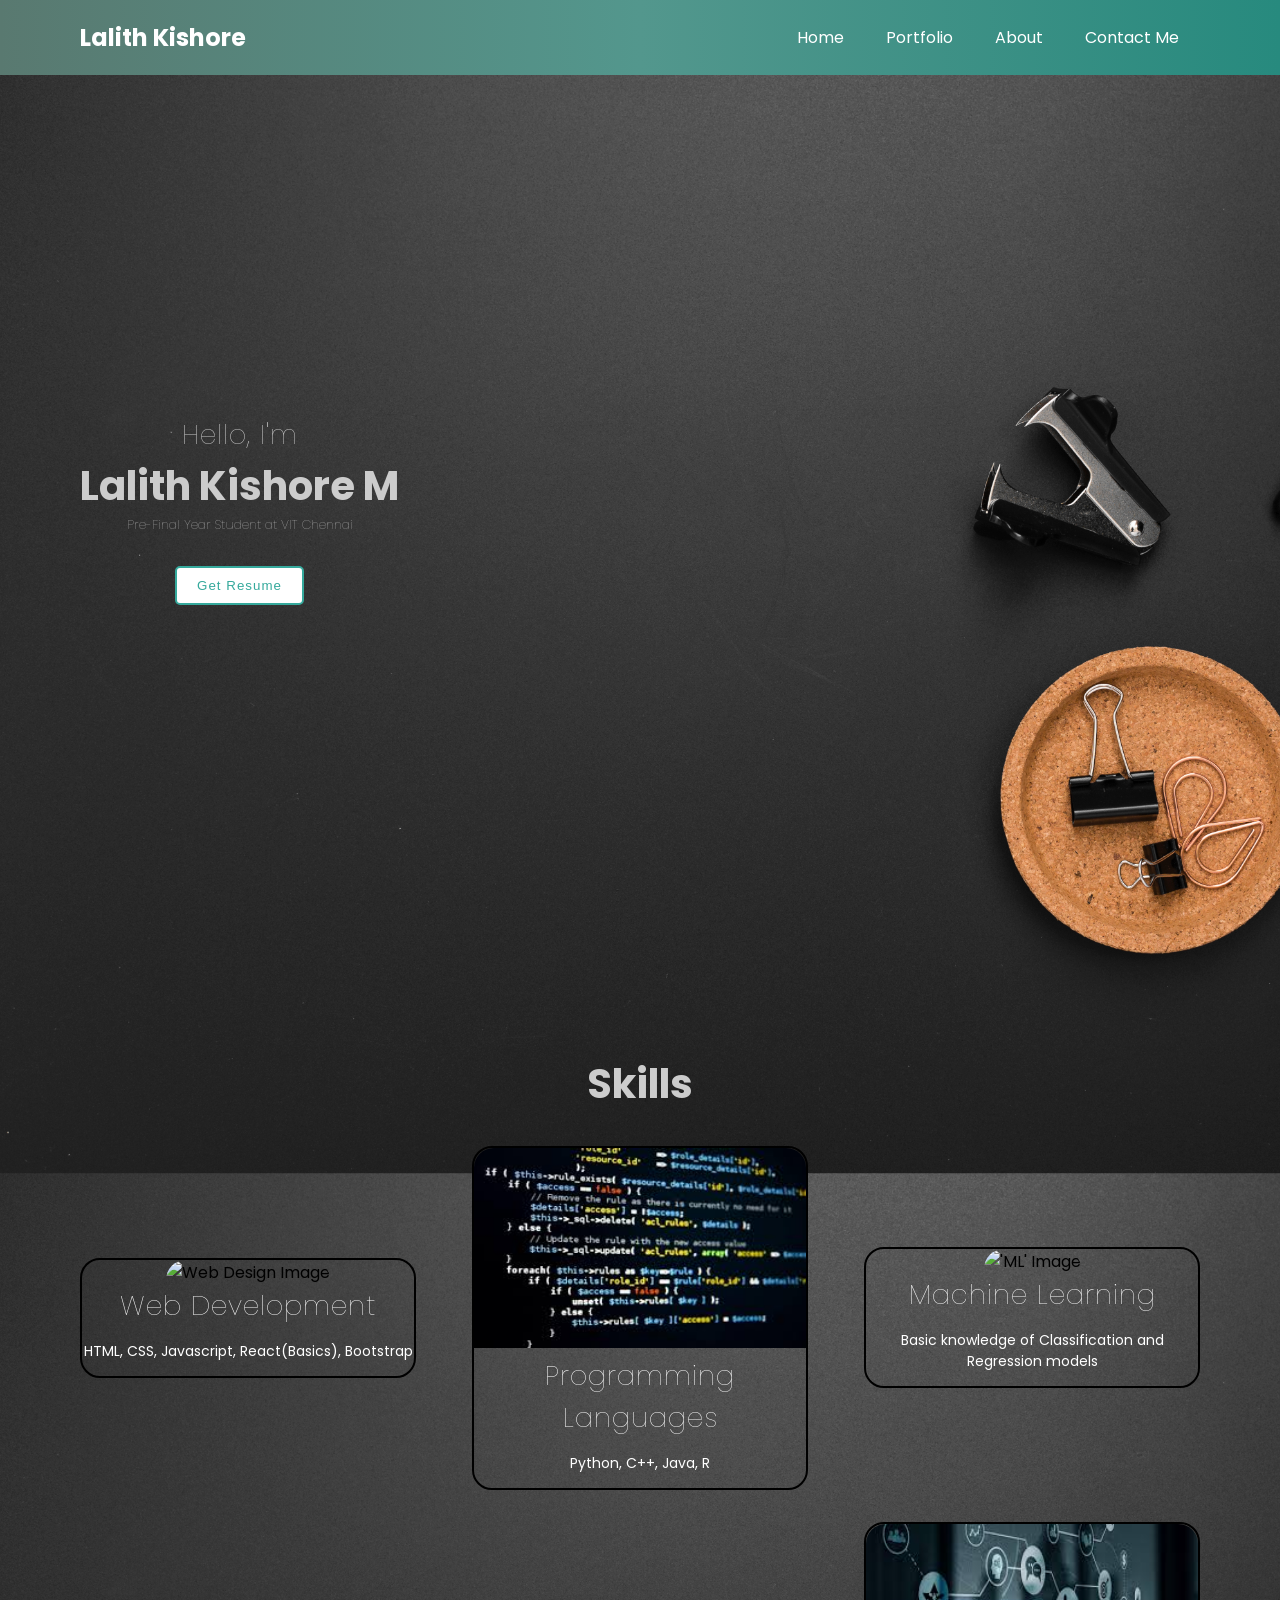
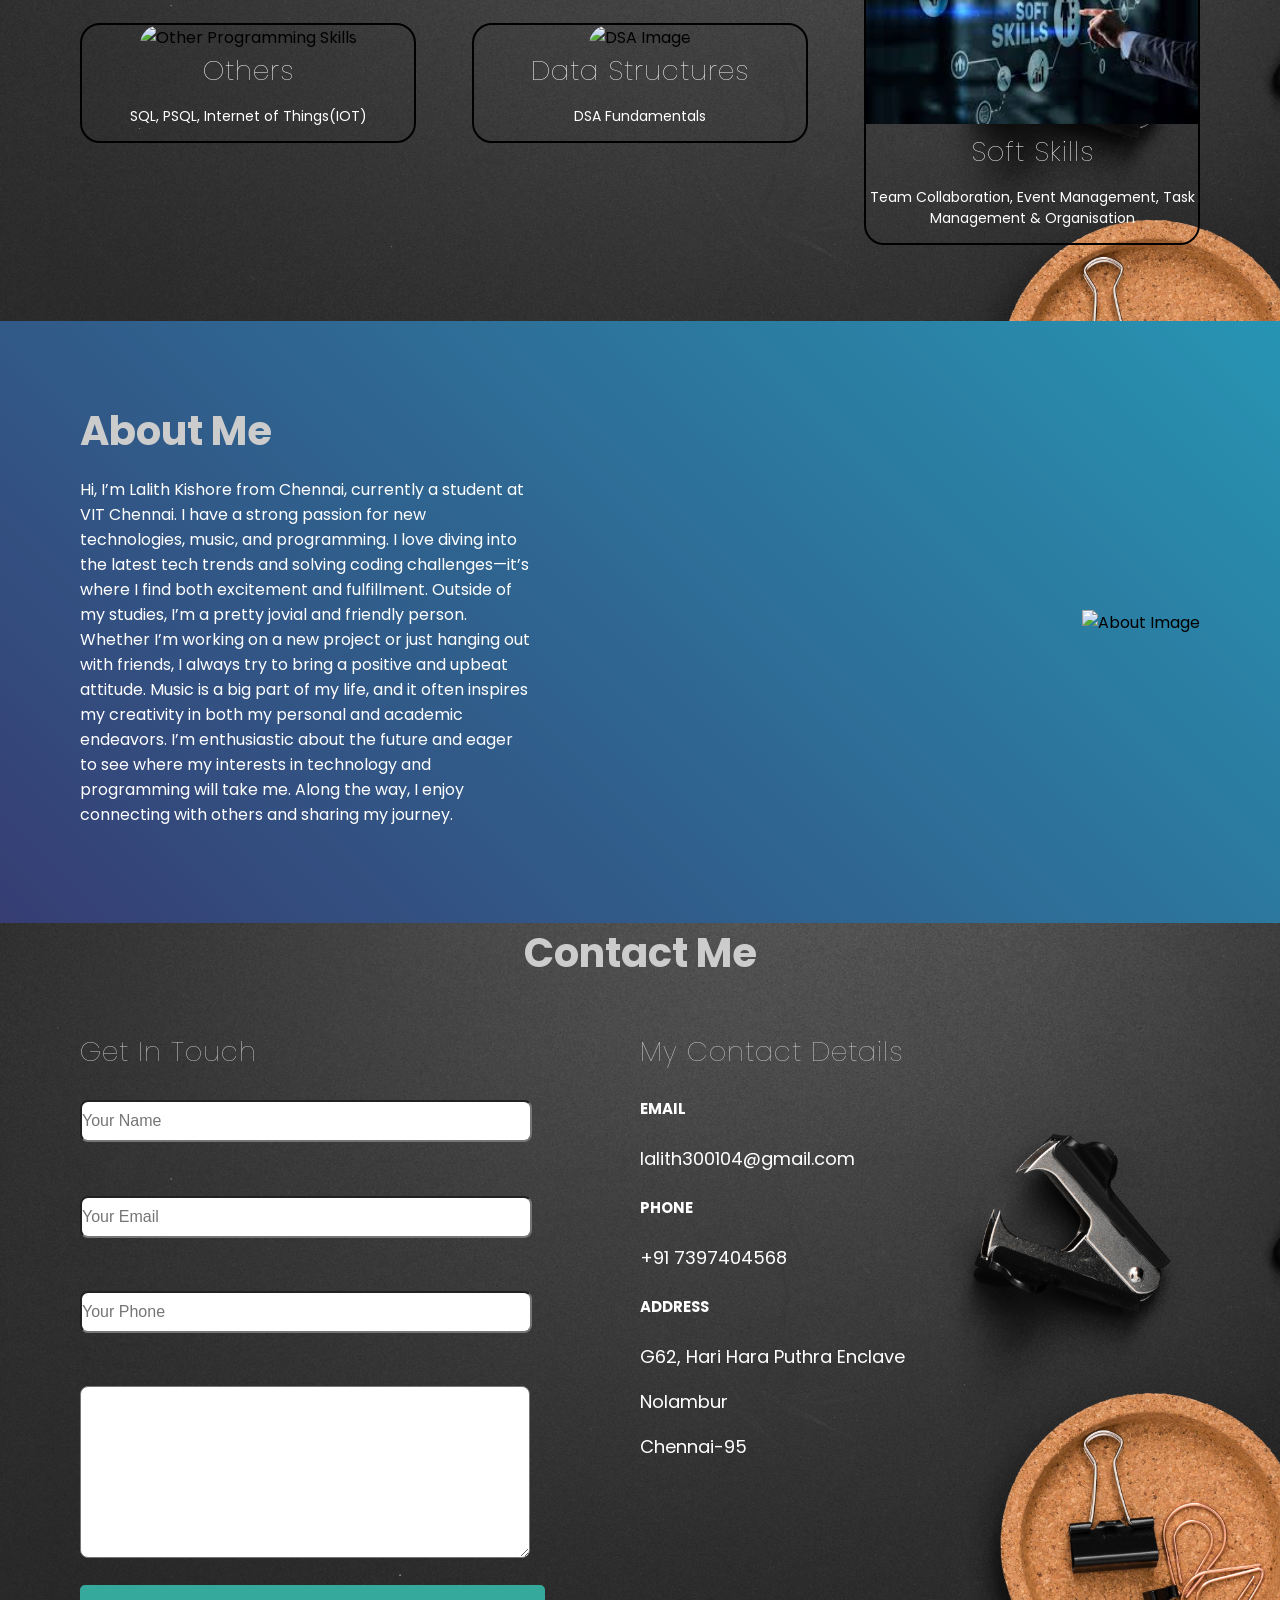
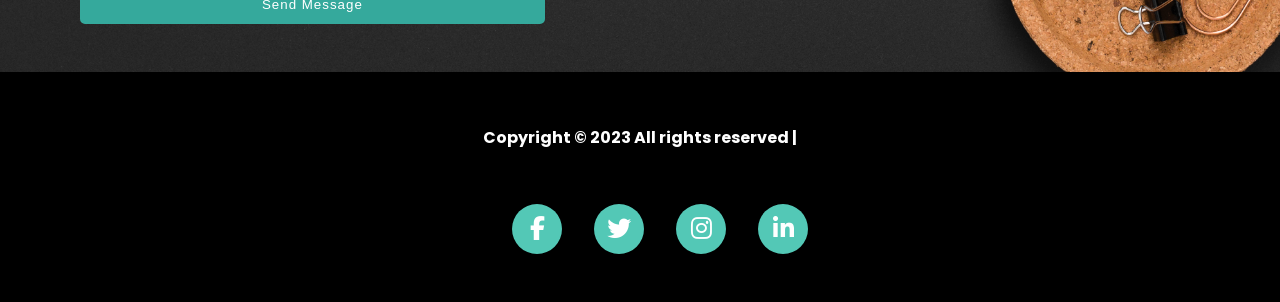
==== index.html @ a961f675 "Your descriptive commit message" ====
<!DOCTYPE html>
<html lang="en">

<head>
    <meta charset="UTF-8">
    <meta name="viewport" 
          content="width=device-width, initial-scale=1.0">
    <title>My Portfolio</title>
    <link rel="stylesheet" 
          href=
"https://cdnjs.cloudflare.com/ajax/libs/font-awesome/6.4.2/css/all.min.css"
          integrity=
"sha512-z3gLpd7yknf1YoNbCzqRKc4qyor8gaKU1qmn+CShxbuBusANI9QpRohGBreCFkKxLhei6S9CQXFEbbKuqLg0DA=="
             crossorigin="anonymous" referrerpolicy="no-referrer" />
    <link rel="stylesheet" href="style.css">
    <link rel="stylesheet" href="responsive.css">
</head>

<body>
    <!-- Navbar header section -->
    <header class="header">
        <nav class="navbar">
            <div class="logo">
                <h2 class="logo-heading">Lalith Kishore</h2>
            </div>
            <div class="menu">
                <ul class="menu-list">
                    <li class="menu-list-items">
                        <a class="links" href="#home">
                              Home
                          </a>
                    </li>
                    <li class="menu-list-items">
                        <a class="links" href="#portfolio">
                              Portfolio
                          </a>
                    </li>
                    <li class="menu-list-items">
                        <a class="links" href="#about">
                              About
                          </a>
                    </li>
                    <li class="menu-list-items">
                        <a class="links" href="#contact">
                              Contact Me
                          </a>
                    </li>
                </ul>
            </div>
        </nav>
    </header>

    <!-- Main hero banner -->
    <section id="home" class="hero">
        <div class="intro">
            <div class="headings">
                <h3 class="greet-heading">Hello, I'm</h3>
                <h1 class="my-heading">Lalith Kishore M</h1>
                <h4 class="sub-heading">
                    Pre-Final Year Student at VIT Chennai
                </h4>
            </div>
            <div class="intro-buttons">
                <button class="btn ghost-btn">Get Resume</button>
            </div>
        </div>
    </section>

    <!-- Portfolio Section -->
    <section class="portfolio" id="portfolio">
        <div class="portfolio-heading">
            <h1 class="my-heading text-center">Skills</h1>
        </div>
        <div class="portfolio-content">
            <div class="my-row">
                <div class="my-col">
                    <div class="my-card port-card">
                        <div class="image">
                            <img src="https://public-media.interaction-design.org/images/course/poster/td-web-design.1696329471.jpg?tr=w-1127" 
                                 alt="Web Design Image">
                        </div>
                        <h3 class="greet-heading white-text">Web Development</h3>
                        <p class="small-para white-text">HTML, CSS, Javascript, React(Basics), Bootstrap</p>
                    </div>
                </div>
                <div class="my-col">
                    <div class="my-card port-card">
                        <div class="image">
                            <img src="[data-uri]" 
                                 alt="Programming Languages images">
                        </div>
                        <h3 class="greet-heading white-text">
                              Programming Languages
                          </h3>
                        <p class="small-para white-text">Python, C++, Java, R</p>
                    </div>
                </div>
                <div class="my-col">
                    <div class="my-card port-card">
                        <div class="image">
                            <img src="https://encrypted-tbn0.gstatic.com/images?q=tbn:ANd9GcRDnGBSycF1Af5dMVgka1cTFUWjP_oSc3SBHw&s" alt="'ML' Image">
                        </div>
                        <h3 class="greet-heading white-text">Machine Learning</h3>
                        <p class="small-para white-text">Basic knowledge of Classification and Regression models</p>
                    </div>
                </div>
            </div>
            <div class="my-row">
                <div class="my-col">
                    <div class="my-card port-card">
                        <div class="image">
                            <img src="https://plopdo.com/wp-content/uploads/2021/10/What-is-back-end-development-2.jpg" 
                                 alt="Other Programming Skills">
                        </div>
                        <h3 class="greet-heading white-text">
                              Others
                          </h3>
                        <p class="small-para white-text">SQL, PSQL, Internet of Things(IOT)</p>
                    </div>
                </div>
                <div class="my-col">
                    <div class="my-card port-card">
                        <div class="image">
                            <img src="https://encrypted-tbn0.gstatic.com/images?q=tbn:ANd9GcSvLbH6_LOVKKoFEI1T06alVq9UDilSVSfhUw&s" 
                                 alt="DSA Image">
                        </div>
                        <h3 class="greet-heading white-text">
                              Data Structures 
                          </h3>
                        <p class="small-para white-text">
                              DSA Fundamentals
                          </p>
                    </div>
                </div>
                <div class="my-col">
                    <div class="my-card port-card">
                        <div class="image">
                            <img src="[data-uri]" 
                                 alt="Soft Skills Image">
                        </div>
                        <h3 class="greet-heading white-text">
                              Soft Skills
                          </h3>
                        <p class="small-para white-text">Team Collaboration, Event Management,           Task Management & Organisation</p>
                    </div>
                </div>
            </div>
        </div>
    </section>

    <!-- About Section -->
    <section id="about" class="about">
        <div class="about-text">
            <h1 class="my-heading">About Me</h1>
            <p class="lead-para">
                Hi, I’m Lalith Kishore from Chennai, currently a student at VIT Chennai. I have a strong passion for new technologies, music, and programming. I love diving into the latest tech trends and solving coding challenges—it’s where I find both excitement and fulfillment.

                Outside of my studies, I’m a pretty jovial and friendly person. Whether I’m working on a new project or just hanging out with friends, I always try to bring a positive and upbeat attitude. Music is a big part of my life, and it often inspires my creativity in both my personal and academic endeavors.
                
                I’m enthusiastic about the future and eager to see where my interests in technology and programming will take me. Along the way, I enjoy connecting with others and sharing my journey.
            </p>
            
        </div>
        <div class="about-image">
            <img src="./Images/heroImg2.avif" alt="About Image">
        </div>
    </section>

    

    <!-- Contact me section -->
    <section class="contact" id="contact">
        <div class="contact-heading">
            <h1 class="my-heading text-center">Contact Me</h1>
        </div>
        <div class="contact-content">
            <div class="contact-form-container">
                <h1 class="greet-heading">Get In Touch</h1>
                <form class="contact-form">
                    <input class="form-controls" type="text" 
                           placeholder="Your Name">
                    <input class="form-controls" type="text" 
                           placeholder="Your Email">
                    <input class="form-controls" type="text" 
                           placeholder="Your Phone">
                    <textarea class="form-controls" 
                              placeholder="Write your message" 
                              name="message" id="" cols="30"
                              rows="10">
                      </textarea>
                    <input class="form-btn btn common-btn" 
                           type="submit" value="Send Message">
                </form>
            </div>
            <div class="contact-details">
                <h1 class="greet-heading">My Contact Details</h1>
                <div class="details">
                    <h5 class="contact-heading">EMAIL</h5>
                    <p class="contact-text">lalith300104@gmail.com</p>
                </div>
                <div class="details">
                    <h5 class="contact-heading">PHONE</h5>
                    <p class="contact-text">+91 7397404568</p>
                </div>
                
                <div class="details">
                    <h5 class="contact-heading">ADDRESS</h5>
                    <p class="contact-text">G62, Hari Hara Puthra Enclave </p>
                    <p>Nolambur</p>
                    <p>Chennai-95 </p>
                </div>
            </div>
        </div>
    </section>

    <!-- Footer section -->
    <footer class="footer">
        <div class="footer-content text-center">
            <h4>
                Copyright © 2023 All rights reserved |
            </h4>
            <div class="social-links">
                <div class="footer-menu">
                    <ul class="footer-menu-list">
                        <li class="footer-list-items">
                            <a class="footer-links" href="#">
                                <i class="fab fa-facebook-f"></i>
                            </a>
                        </li>
                        <li class="footer-list-items">
                            <a class="footer-links" href="#">
                                <i class="fab fa-twitter"></i>
                            </a>
                        </li>
                        <li class="footer-list-items">
                            <a class="footer-links" href="#">
                                <i class="fab fa-instagram"></i>
                            </a>
                        </li>
                        <li class="footer-list-items">
                            <a class="footer-links" href="#">
                                <i class="fab fa-linkedin-in"></i>
                            </a>
                        </li>
                    </ul>
                </div>
            </div>
        </div>
    </footer>

 
</body>

</html>
---- style.css ----
/* Styles defined for the desktop or the bigger screen devices*/
@import url('https://fonts.googleapis.com/css2?family=Poppins&display=swap');

body {
    margin: 0;
    padding: 0;
    box-sizing: border-box;
    font-family: 'Poppins', sans-serif;
    background-image: url("./img.jpg");
    background-size: 1760px;

}

/* Header Navbar Styles */
.navbar {
    display: flex;
    align-items: center;
    justify-content: space-between;
    position: fixed;
    top: 0;
    width: 100%;
    background-image: linear-gradient(90deg, #597970, #53978d, #278a7e);
    background-color: transparent;
}

.logo {
    padding: 0 5rem;
}

.logo .logo-heading {
    color: #fff;
}

.menu {
    padding: 0 5rem;
}

.hamburger {
    display: none;
    color: #fff;
    font-size: 25px;
}

.cross-icon {
    display: none;
}

.menu .menu-list {
    display: flex;
    list-style: none;
}

.menu-list .menu-list-items {
    padding: 0.5rem 1rem;
}

@media screen and (min-width: 856px) and (max-width: 1024px) {
    .menu-list .menu-list-items {
        padding: 0.5rem 0.3rem;
    }
}

/* Main Hero Section Styles */
.hero {
    background-image: url('./Images/heroImg3.avif');
    background-repeat: no-repeat;
    background-size: 100% 100%;
    width: 100%;
    height: 100vh;
    display: flex;
    align-items: center;
    justify-content: start;
    margin: 4.8rem 0;
    margin-bottom: 4px;
}

.hero .intro {
    text-align: center;
    margin: 0 5rem;
    margin-bottom: 2px;
}

.hero .intro-buttons {
    margin: 2rem 0;
    display: flex;
    align-items: center;
    justify-content: space-evenly;
}

/* About section styles */
.about {
    display: flex;
    align-items: center;
    background-image: linear-gradient(45deg, #363D73, #2794B3);
    justify-content: space-between;
    width: 100%;
}

.about .about-text {
    width: 450px;
    color: #fff;
    padding: 5rem 1rem 5rem 5rem;
}

.about .about-image img {
    height: 400px;
    width: 450px;
    padding: 5rem 5rem 5rem 1rem;
}

/* Portfolio section styles */
.portfolio {
    margin: 4.8rem 0;
    padding: 0 5rem;
}

.port-card {
    padding: 0 !important;
    background: none !important;
    border: 2px solid #000;
}

.port-card .image {
    width: 100%;
}

.port-card .image img {
    height: 200px;
    width: 100%;
    border-top-right-radius: 20px;
    border-top-left-radius: 20px;
}

/* Services section styles */
.services {
    display: flex;
    align-items: center;
    justify-content: center;
    flex-direction: column;
    margin: 4.8rem 0;
    padding: 0 5rem;
}

.my-row {
    display: flex;
    align-items: center;
    justify-content: space-between;
    margin: 2rem 0;
}

.my-row .my-col {
    text-align: center;
    width: 30%;
}

.my-card {
    text-align: center;
    display: flex;
    flex-direction: column;
    align-items: center;
    justify-content: center;
    border-radius: 20px;
    background-image: linear-gradient(#74D7BB, #53C8B6, #35A99C);
    padding: 1rem;
}

.icon {
    height: 100px;
    width: 100px;
    border-radius: 50%;
    background-color: #363D73;
    display: flex;
    align-items: center;
    justify-content: center;
}

.icon svg {
    font-size: 30px;
    color: #fff;
}

/* Contact section styles */
.contact {
    padding: 0 5rem;
}

.contact-content {
    display: flex;
    margin: 3rem 0;
    justify-content: space-between;
}

.contact-form-container {
    width: 50%;
}

.contact-form {
    display: flex;
    flex-direction: column;
}

.contact-form .form-controls {
    width: 80%;
    padding: 10px 0;
    margin: 1.67rem 0;
}

.contact-form .form-btn {
    width: 83%;
}

.contact-details {
    width: 50%;
    font-size: large;
    color: #fff;
}

/* Footer Styles */
.footer {
    background-color: #000;
    color: #fff;
    padding: 2rem;
}

.footer-list-items {
    display: flex;
    align-items: center;
    justify-content: center;
    height: 50px;
    width: 50px;
    margin: 1rem 1rem 0 1rem;
    border-radius: 50%;
    background-color: #53C8B6;
}

.footer-links {
    font-size: 24px;
    color: #fff;
    text-decoration: none;
}

.social-links {
    display: flex;
    align-items: center;
    justify-content: center;
}

.footer-menu {
    padding: 0 5rem;
}

.footer-menu .footer-menu-list {
    display: flex;
    list-style: none;
}






/* utility classes */
.greet-heading {
    font-size: 1.7rem;
    font-weight: lighter;
    color: #ccc;
    margin: 0;
    letter-spacing: 1px;
}

.my-heading {
    font-size: 2.5rem;
    margin: 0;
    color: #ccc;
}

.sub-heading {
    margin: 0;
    font-size: 0.8rem;
    color: #ccc;
    font-weight: lighter;
}

.links:hover {
    border-bottom: 2px solid #fff;
}

.links {
    border-bottom: 2px solid transparent;
    transition: all 0.25s;
    padding: 5px;
    text-decoration: none;
    color: #fff;
}

.btn {
    padding: 10px 20px;
    border-radius: 5px;
    cursor: pointer;
    letter-spacing: 1px;
    border: none;
}

.common-btn {
    background-color: #35A99C;
    color: #fff;
    border: 2px solid #35A99C;
    transition: all 0.25s;
}

.common-btn:hover {
    background-color: #fff;
    color: #35A99C;
    border: 2px solid #35A99C;
    outline: none;
}

.ghost-btn {
    background-color: #fff;
    color: #35A99C;
    border: 2px solid #35A99C;
    outline: none;
}

.ghost-btn:hover {
    background-color: #35A99C;
    color: #fff;
    transition: all 0.25s;
    border: 2px solid #35A99C;
}

.heading-span {
    font-weight: bolder;
}

.text-center {
    text-align: center;
}

.small-para {
    font-size: 14px;
    color: #fff;
}

.white-text {
    color: #fff;
}



.form-controls{
    border-radius: 8px;
    font-size: medium;
}
---- responsive.css ----
/* Responsive CSS file styles defined for smaller width devices */
/* CSS for tablet devices */
@media screen and (min-width: 576px) and (max-width: 820px) {
    .logo {
        padding: 0 3rem;
    }


    .menu {
        position: absolute;
        right: 0;
        padding: 0 3rem;
        top: 75px;
        background-image: linear-gradient(180deg, #74D7BB, #53C8B6, #35A99C);
        display: none;
        transition: all 0.25s;
    }

    .menu .menu-list {
        flex-direction: column;
    }

    .portfolio {
        padding: 0;
    }

    .about {
        flex-direction: column;
    }

    .about .about-text {
        padding: 2rem;
    }

    .about .about-image img {
        padding: 2rem;
    }

    .services {
        padding: 0;
    }

    .my-row {
        gap: 10px;
    }

    .my-row .my-col {
        text-align: center;
        width: 35%;
    }

}


/* CSS for mobile devices */
@media screen and (min-width: 280px) and (max-width: 576px) {
    .hero {
        justify-content: center;
        color: #fff;
        background-image: radial-gradient(circle, rgb(15 14 14 / 30%), rgb(102 96 96 / 40%), rgb(163 160 160 / 16%)), url('./Images/heroImg3.avif')
    }

    .sub-heading {
        color: #fff9f9cc;
    }

    .hero .intro-buttons {
        gap: 20px;
    }

    .btn {
        padding: 10px 30px;
    }

    .logo {
        padding: 0 2rem;
    }

    .menu {
        position: absolute;
        right: 0;
        padding: 0 2rem;
        top: 75px;
        background-image: linear-gradient(180deg, #35A99C, #53C8B6, #74D7BB);
        display: none;
        transition: all 0.25s;
    }

    .menu .menu-list {
        flex-direction: column;
    }

    .hamburger {
        display: block;
        padding: 0 2rem;
    }

    .portfolio {
        padding: 0;
    }

    .about {
        flex-direction: column;
    }

    .about .about-text {
        width: 90%;
        padding: 1rem;
    }

    .about .about-image img {
        width: 90%;
        padding: 1rem;
    }

    .services {
        padding: 0;
    }

    .my-row {
        display: flex;
        align-items: center;
        justify-content: space-between;
        flex-direction: column;
        margin: 2rem 0;
        gap: 1rem;
    }

    .my-row .my-col {
        text-align: center;
        width: 100%;
    }

    .contact {
        padding: 0;
    }

    .contact-content {
        flex-direction: column;
        align-items: center;
        gap: 2rem;
    }

    .contact-form-container {
        width: 80%;
    }

    .contact-form .form-controls {
        width: 100%;
    }

    .contact-form .form-btn {
        width: 100%;
    }

    .contact-details {
        width: 80%;
    }

    .footer-menu {
        padding: 0 2rem;
    }

    .footer-list-items {
        margin: 0;
    }
}
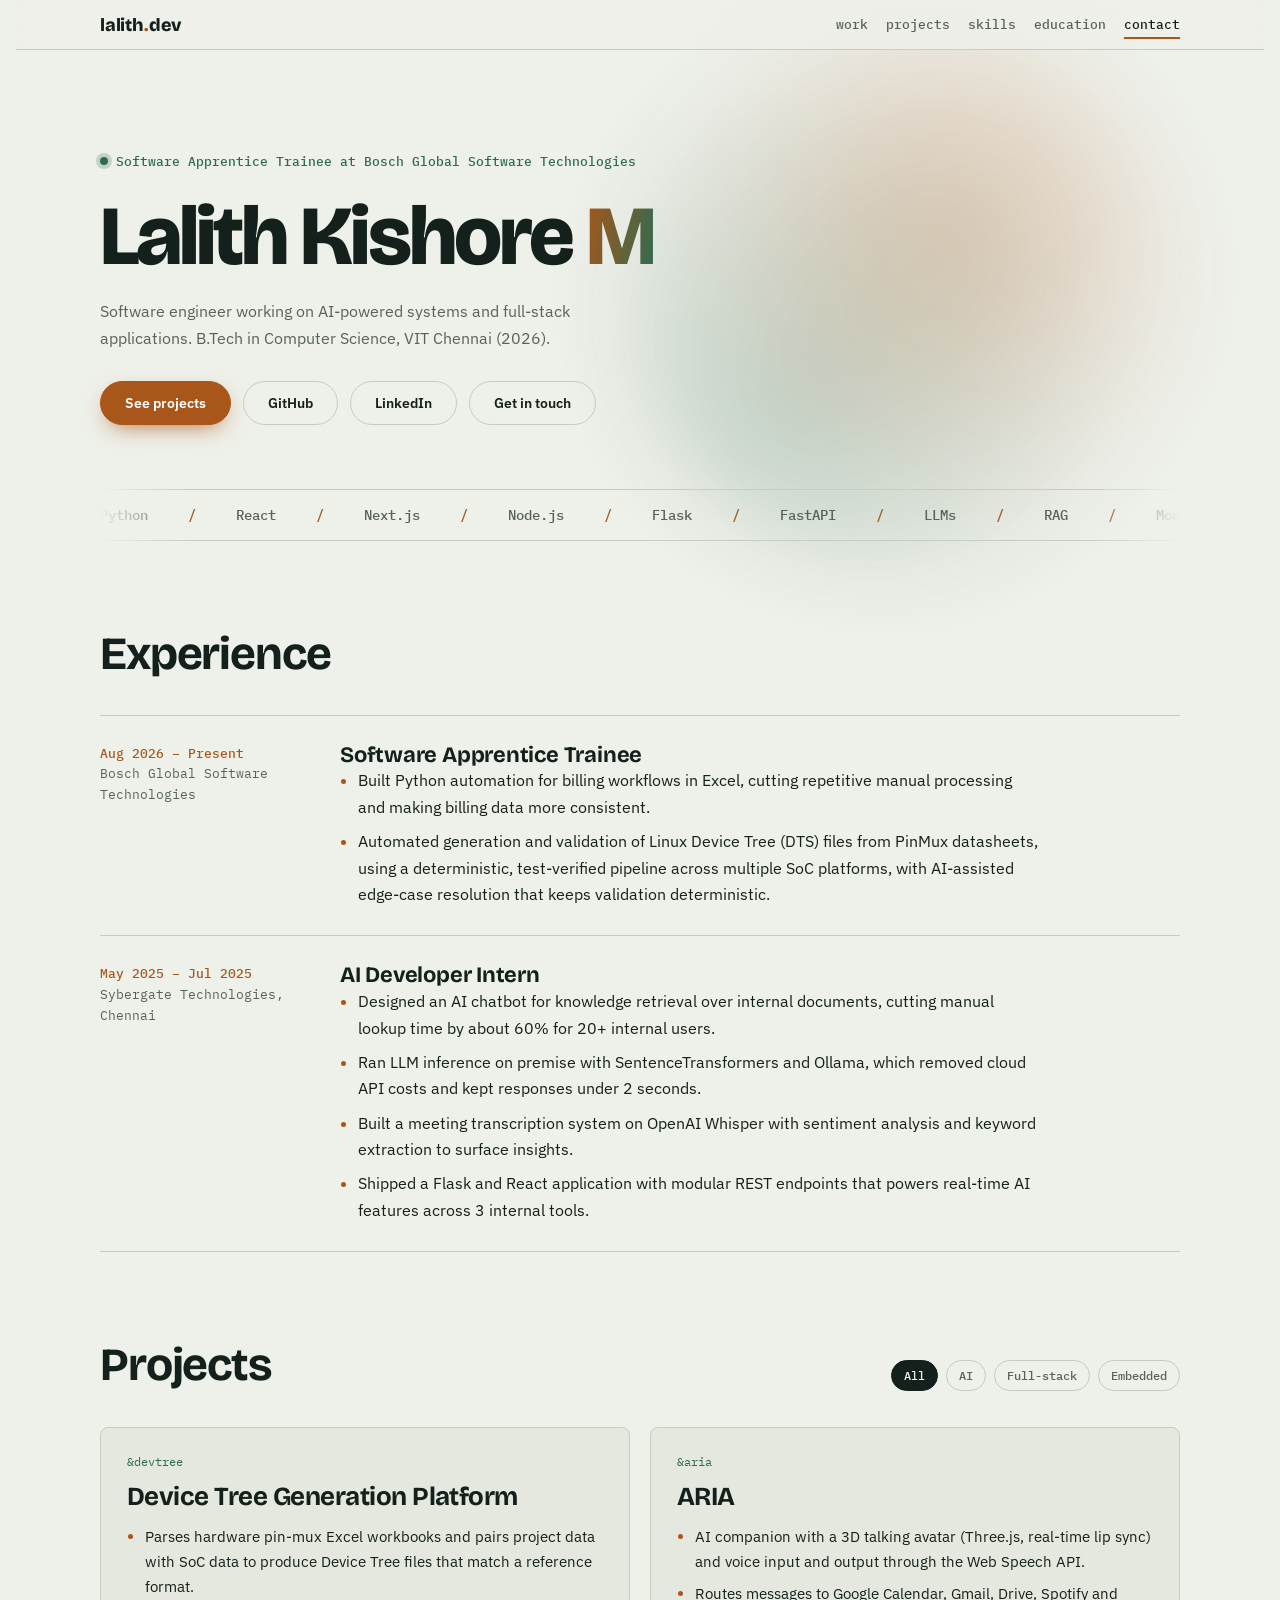
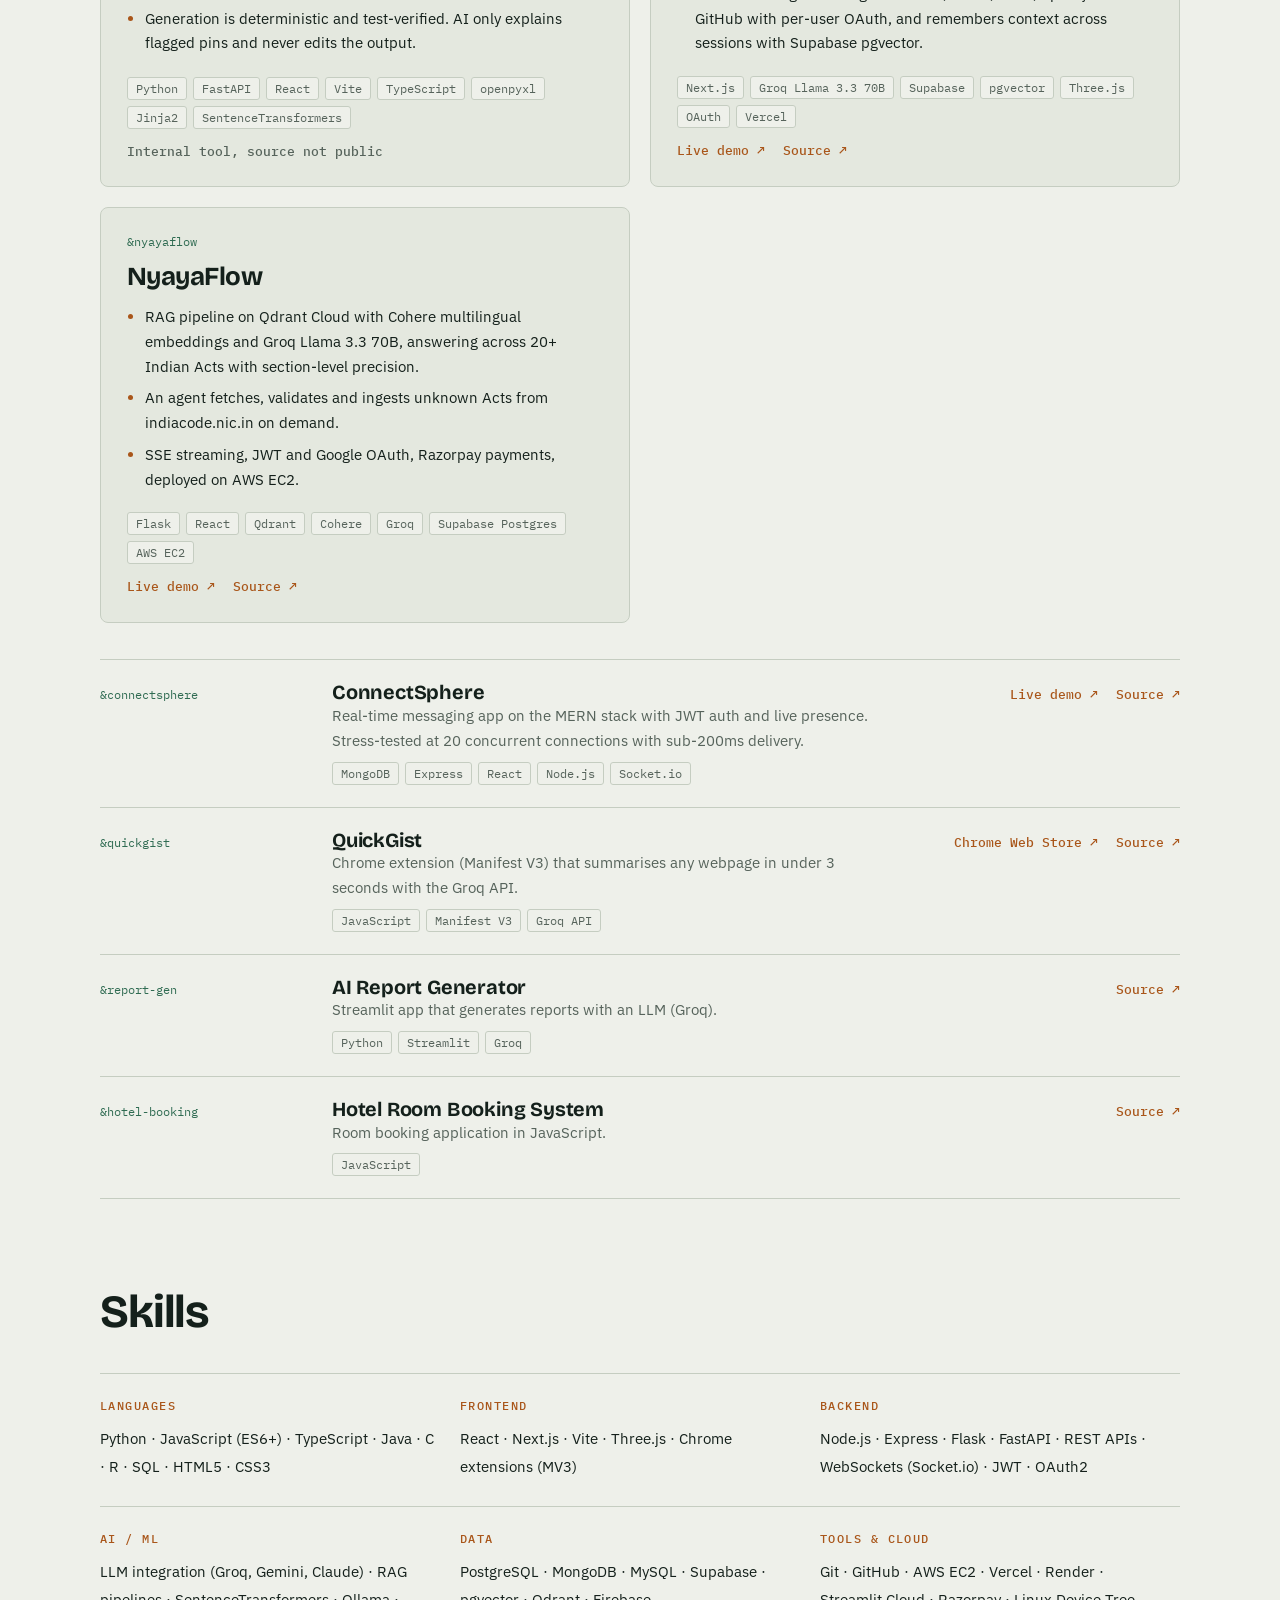
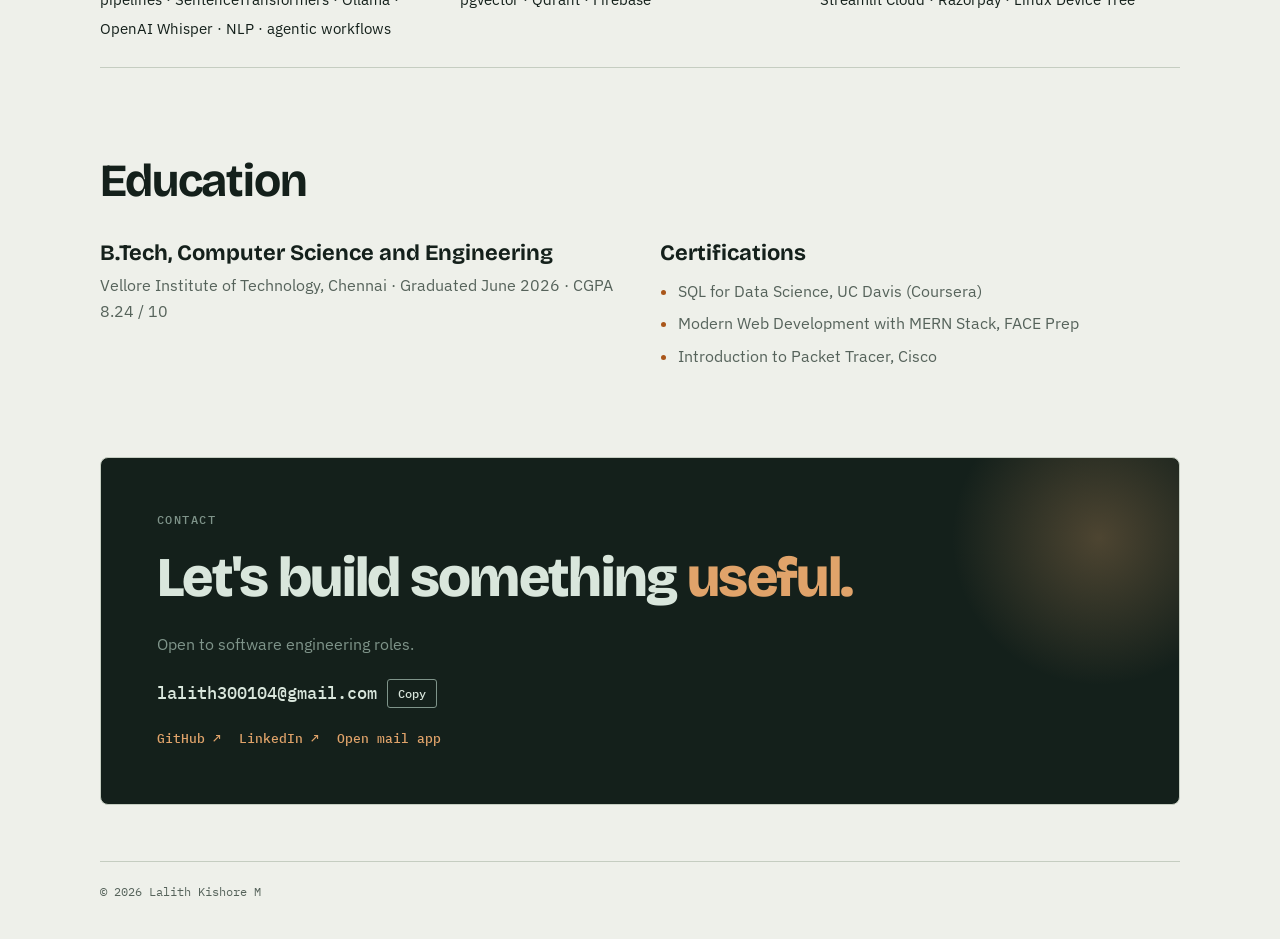
==== commit 3fd4c2e9: "Add files via upload" ====
--- a/index.html
+++ b/index.html
@@ -1,254 +1,429 @@
-<!DOCTYPE html>
+<!doctype html>
 <html lang="en">
-
 <head>
-    <meta charset="UTF-8">
-    <meta name="viewport" 
-          content="width=device-width, initial-scale=1.0">
-    <title>My Portfolio</title>
-    <link rel="stylesheet" 
-          href=
-"https://cdnjs.cloudflare.com/ajax/libs/font-awesome/6.4.2/css/all.min.css"
-          integrity=
-"sha512-z3gLpd7yknf1YoNbCzqRKc4qyor8gaKU1qmn+CShxbuBusANI9QpRohGBreCFkKxLhei6S9CQXFEbbKuqLg0DA=="
-             crossorigin="anonymous" referrerpolicy="no-referrer" />
-    <link rel="stylesheet" href="style.css">
-    <link rel="stylesheet" href="responsive.css">
+<meta charset="utf-8">
+<meta name="viewport" content="width=device-width,initial-scale=1,viewport-fit=cover">
+<meta name="description" content="Lalith Kishore M - software engineer working on AI systems and full-stack applications.">
+<title>Lalith Kishore M</title>
+
+<link rel="preconnect" href="https://fonts.googleapis.com">
+<link rel="preconnect" href="https://fonts.gstatic.com" crossorigin>
+<link rel="stylesheet" href="https://fonts.googleapis.com/css2?family=Bricolage+Grotesque:opsz,wght@12..96,500;12..96,700;12..96,800&family=IBM+Plex+Sans:wght@400;500;600&family=IBM+Plex+Mono:wght@400;500&display=swap">
+<style>
+html,body{margin:0}
+/* Layout: single column, wide measure. Hero = name + a device-tree node as the signature object.
+   Projects = two large "boards" then a ruled index of the rest. Dark-first look is solder-mask green with copper accent. */
+:root{
+  --bg:#eef0ea; --surface:#e4e8df; --fg:#14201b; --muted:#56635b; --line:#c5cdc1;
+  --copper:#a9561a; --copper-ink:#ffffff; --trace:#2f6b52; --code-bg:#14201b; --code-fg:#d9e6dc; --code-key:#e0a36a; --code-str:#8fd0a8; --code-dim:#7f948a;
+  --f-display:'Bricolage Grotesque','Segoe UI',system-ui,sans-serif;
+  --f-body:'IBM Plex Sans','Segoe UI',system-ui,sans-serif;
+  --f-mono:'IBM Plex Mono',ui-monospace,Consolas,monospace;
+}
+@media (prefers-color-scheme:dark){:root:not([data-theme="light"]){
+  --bg:#0b1411; --surface:#111d18; --fg:#e3ece6; --muted:#8fa399; --line:#223229;
+  --copper:#e29a5c; --copper-ink:#1a0f06; --trace:#5fb88f; --code-bg:#07100d; --code-fg:#d9e6dc; --code-key:#e29a5c; --code-str:#8fd0a8; --code-dim:#5f766b; color-scheme:dark}}
+:root[data-theme="dark"]{
+  --bg:#0b1411; --surface:#111d18; --fg:#e3ece6; --muted:#8fa399; --line:#223229;
+  --copper:#e29a5c; --copper-ink:#1a0f06; --trace:#5fb88f; --code-bg:#07100d; --code-fg:#d9e6dc; --code-key:#e29a5c; --code-str:#8fd0a8; --code-dim:#5f766b; color-scheme:dark}
+
+*{box-sizing:border-box}
+html{scroll-behavior:smooth}
+body{margin:0;background:var(--bg);color:var(--fg);font:400 16px/1.65 var(--f-body);
+  padding-left:max(16px,env(safe-area-inset-left,0px));padding-right:max(16px,env(safe-area-inset-right,0px));padding-block:0}
+a{color:inherit}
+.wrap{max-width:1080px;margin:0 auto}
+h1,h2,h3{font-family:var(--f-display);margin:0;text-wrap:balance;line-height:1.08}
+p{margin:0}
+.mono{font-family:var(--f-mono)}
+.label{font:500 12px/1 var(--f-mono);letter-spacing:.12em;text-transform:uppercase;color:var(--muted)}
+:focus-visible{outline:2px solid var(--copper);outline-offset:3px}
+
+/* top bar */
+body::before{content:"";position:fixed;inset:0 0 auto;height:env(safe-area-inset-top,0px);background:var(--bg);z-index:30}
+.bar{position:sticky;top:env(safe-area-inset-top,0px);z-index:20;background:var(--bg);border-bottom:1px solid var(--line)}
+.bar .wrap{display:flex;align-items:center;gap:20px;padding:12px 0}
+.mark{font:800 18px var(--f-display);text-decoration:none;letter-spacing:-.01em;margin-right:auto}
+.mark span{color:var(--copper)}
+.bar nav{display:flex;gap:18px;flex-wrap:wrap}
+.bar nav a{font:500 13px var(--f-mono);text-decoration:none;color:var(--muted)}
+.bar nav a:hover{color:var(--fg)}
+.tbtn{font:500 12px var(--f-mono);background:none;color:var(--fg);border:1px solid var(--line);padding:6px 10px;cursor:pointer;border-radius:3px}
+.tbtn:hover{border-color:var(--copper)}
+@media(max-width:640px){.bar nav{display:none}}
+
+/* hero */
+.hero{display:grid;grid-template-columns:1fr;gap:48px;align-items:center;padding:80px 0 24px;max-width:760px}
+.hero>*{min-width:0}
+.status{display:inline-flex;align-items:center;gap:8px;font:500 13px var(--f-mono);color:var(--trace);margin-bottom:22px}
+.status i{width:8px;height:8px;border-radius:50%;background:var(--trace);box-shadow:0 0 0 4px color-mix(in srgb,var(--trace) 22%,transparent)}
+.hero h1{font-size:clamp(44px,7.2vw,84px);font-weight:800;letter-spacing:-.035em}
+.hero h1 em{font-style:normal;color:var(--copper)}
+.role{font:500 18px/1.4 var(--f-body);margin-top:18px;color:var(--fg)}
+.lede{margin-top:16px;color:var(--muted);max-width:52ch}
+.cta{display:flex;flex-wrap:wrap;gap:12px;margin-top:30px}
+.btn{display:inline-block;font:600 14px var(--f-body);text-decoration:none;padding:12px 20px;border-radius:3px;border:1px solid var(--line)}
+.btn.main{background:var(--copper);color:var(--copper-ink);border-color:var(--copper)}
+.btn:hover{transform:translateY(-1px)}
+.btn.main:hover{filter:brightness(1.07)}
+.btn:not(.main):hover{border-color:var(--copper)}
+
+.dts{background:var(--code-bg);color:var(--code-fg);border-radius:6px;padding:20px 22px;font:400 13px/1.75 var(--f-mono);overflow-x:auto;border:1px solid var(--line)}
+.dts .cap{display:flex;justify-content:space-between;color:var(--code-dim);font-size:11px;letter-spacing:.1em;text-transform:uppercase;margin-bottom:12px;gap:12px}
+.dts pre{margin:0;font:inherit;white-space:pre}
+.k{color:var(--code-key)}.s{color:var(--code-str)}.d{color:var(--code-dim)}
+@media(max-width:860px){.hero{grid-template-columns:1fr;gap:36px;padding-top:44px}}
+
+/* facts strip */
+.facts{display:grid;grid-template-columns:repeat(4,1fr);border-block:1px solid var(--line)}
+.facts div{padding:20px 20px 20px 0;min-width:0}
+.facts div+div{padding-left:20px;border-left:1px solid var(--line)}
+.facts b{display:block;font:700 26px var(--f-display);letter-spacing:-.02em;font-variant-numeric:tabular-nums}
+.facts span{font-size:13px;color:var(--muted)}
+@media(max-width:700px){.facts{grid-template-columns:1fr 1fr}.facts div:nth-child(3){padding-left:0;border-left:0}.facts div:nth-child(n+3){border-top:1px solid var(--line)}}
+
+section{padding:88px 0 0}
+.sh{display:flex;align-items:baseline;justify-content:space-between;gap:16px;flex-wrap:wrap;margin-bottom:36px}
+.sh h2{font-size:clamp(30px,4.4vw,46px);font-weight:700;letter-spacing:-.025em}
+
+/* experience */
+.job{display:grid;grid-template-columns:200px 1fr;gap:12px 40px;padding:28px 0;border-top:1px solid var(--line)}
+.job:last-child{border-bottom:1px solid var(--line)}
+.job>*{min-width:0}
+.job .when{font:400 13px/1.6 var(--f-mono);color:var(--muted)}
+.job .when b{display:block;color:var(--copper);font-weight:500}
+.job h3{font-size:22px;font-weight:700;letter-spacing:-.01em}
+.job .org{color:var(--muted);margin:2px 0 14px}
+.job ul{margin:0;padding-left:18px;display:grid;gap:8px;max-width:70ch}
+.job li::marker{color:var(--copper)}
+@media(max-width:700px){.job{grid-template-columns:1fr}}
+
+/* projects */
+.filters{display:flex;gap:8px;flex-wrap:wrap}
+.chip{font:500 12px var(--f-mono);background:none;color:var(--muted);border:1px solid var(--line);padding:7px 12px;cursor:pointer;border-radius:999px}
+.chip[aria-pressed="true"]{background:var(--fg);color:var(--bg);border-color:var(--fg)}
+.feat{display:grid;grid-template-columns:1fr 1fr;gap:20px}
+.board{background:var(--surface);border:1px solid var(--line);border-radius:8px;padding:26px;display:flex;flex-direction:column;gap:14px;min-width:0}
+.board .top{display:flex;justify-content:space-between;gap:12px;align-items:center}
+.node{font:400 12px var(--f-mono);color:var(--trace)}
+.tag{font:500 11px var(--f-mono);letter-spacing:.08em;text-transform:uppercase;color:var(--muted)}
+.board h3{font-size:26px;font-weight:700;letter-spacing:-.02em}
+.board .sub{color:var(--muted);margin-top:-6px;font-size:15px}
+.board ul{margin:0;padding-left:18px;display:grid;gap:7px;font-size:15px}
+.board li::marker{color:var(--copper)}
+.stack{display:flex;flex-wrap:wrap;gap:6px;margin-top:auto;padding-top:6px}
+.stack span{font:400 12px var(--f-mono);padding:3px 8px;background:var(--bg);border:1px solid var(--line);border-radius:3px;color:var(--muted)}
+.links{display:flex;gap:18px;flex-wrap:wrap;font:500 13px var(--f-mono)}
+.links a{color:var(--copper);text-decoration:none;border-bottom:1px solid transparent}
+.links a:hover{border-color:var(--copper)}
+.links .na{color:var(--muted)}
+@media(max-width:820px){.feat{grid-template-columns:1fr}}
+
+.index{margin-top:36px;border-top:1px solid var(--line)}
+.row{display:grid;grid-template-columns:200px 1fr auto;gap:8px 32px;padding:22px 0;border-bottom:1px solid var(--line);align-items:baseline}
+.row>*{min-width:0}
+.row h3{font-size:20px;font-weight:700;letter-spacing:-.01em}
+.row p{color:var(--muted);font-size:15px;max-width:62ch}
+.row .stack{margin:8px 0 0;padding:0}
+.row .links{justify-content:flex-end}
+@media(max-width:800px){.row{grid-template-columns:1fr}.row .links{justify-content:flex-start}}
+[hidden]{display:none!important}
+
+/* skills */
+.skills{display:grid;grid-template-columns:repeat(3,1fr);gap:0;border-top:1px solid var(--line)}
+.skills div{padding:24px 24px 24px 0;border-bottom:1px solid var(--line);min-width:0}
+.skills h3{font:500 12px var(--f-mono);letter-spacing:.12em;text-transform:uppercase;color:var(--copper);margin-bottom:12px}
+.skills p{font-size:15px;line-height:1.9}
+@media(max-width:820px){.skills{grid-template-columns:1fr}}
+
+/* education */
+.two{display:grid;grid-template-columns:1fr 1fr;gap:40px}
+.two>*{min-width:0}
+.two h3{font-size:22px;font-weight:700}
+.two p{color:var(--muted);margin-top:6px}
+.two ul{margin:12px 0 0;padding-left:18px;display:grid;gap:6px;color:var(--muted)}
+.two li::marker{color:var(--copper)}
+@media(max-width:700px){.two{grid-template-columns:1fr}}
+
+/* contact */
+.contact{padding:88px 0 56px}
+.contact .box{background:var(--code-bg);color:var(--code-fg);border-radius:8px;padding:clamp(28px,5vw,56px);display:grid;gap:22px;border:1px solid var(--line)}
+.contact h2{font-size:clamp(32px,5vw,56px);font-weight:800;letter-spacing:-.03em}
+.contact h2 em{font-style:normal;color:var(--code-key)}
+.contact p{color:var(--code-dim);max-width:52ch}
+.mail{display:flex;gap:10px;flex-wrap:wrap;align-items:center}
+.mail code{font:500 17px var(--f-mono);overflow-wrap:anywhere}
+.mail button{font:500 12px var(--f-mono);background:none;color:var(--code-fg);border:1px solid var(--code-dim);padding:6px 10px;border-radius:3px;cursor:pointer}
+.mail button:hover{border-color:var(--code-key)}
+.contact .links a{color:var(--code-key)}
+footer{border-top:1px solid var(--line);padding:22px 0 40px;display:flex;justify-content:space-between;gap:12px;flex-wrap:wrap;font:400 12px var(--f-mono);color:var(--muted)}
+@media(prefers-reduced-motion:reduce){html{scroll-behavior:auto}.btn:hover{transform:none}}
+
+/* ---- motion & polish ---- */
+.progress{position:fixed;left:0;top:env(safe-area-inset-top,0px);height:3px;width:100%;transform:scaleX(0);transform-origin:0 50%;background:linear-gradient(90deg,var(--trace),var(--copper));z-index:40}
+.bar{background:color-mix(in srgb,var(--bg) 82%,transparent);-webkit-backdrop-filter:blur(14px);backdrop-filter:blur(14px)}
+.bar nav a{position:relative;padding:4px 0;transition:color .25s}
+.bar nav a::after{content:"";position:absolute;left:0;right:0;bottom:-2px;height:2px;background:var(--copper);transform:scaleX(0);transform-origin:0 50%;transition:transform .35s cubic-bezier(.2,.8,.2,1)}
+.bar nav a.on{color:var(--fg)}
+.bar nav a.on::after,.bar nav a:hover::after{transform:scaleX(1)}
+
+html,body{overflow-x:clip}
+.hero{position:relative;max-width:none;padding:96px 0 40px}
+.hero>div{max-width:780px}
+.glow{position:absolute;inset:-40px 0 auto auto;width:560px;height:560px;max-width:90vw;border-radius:50%;pointer-events:none;z-index:-1;
+  background:radial-gradient(circle at var(--gx,60%) var(--gy,40%),color-mix(in srgb,var(--copper) 34%,transparent),transparent 60%),radial-gradient(circle at 30% 70%,color-mix(in srgb,var(--trace) 30%,transparent),transparent 62%);
+  filter:blur(40px);opacity:.75;animation:drift 14s ease-in-out infinite alternate}
+@keyframes drift{from{transform:translate3d(0,0,0) scale(1)}to{transform:translate3d(-40px,30px,0) scale(1.12)}}
+.hero .status,.hero h1,.hero .lede,.hero .cta{animation:rise .8s cubic-bezier(.2,.8,.2,1) both}
+.hero h1{animation-delay:.08s}.hero .lede{animation-delay:.18s}.hero .cta{animation-delay:.28s}
+@keyframes rise{from{opacity:0;transform:translateY(22px)}to{opacity:1;transform:none}}
+.hero h1 em{background:linear-gradient(100deg,var(--copper),var(--trace));-webkit-background-clip:text;background-clip:text;color:transparent}
+.btn{transition:transform .25s,filter .25s,border-color .25s,box-shadow .25s;border-radius:999px;padding:12px 24px}
+.btn.main{box-shadow:0 8px 24px -10px var(--copper)}
+.btn:hover{transform:translateY(-2px)}
+
+.strip{overflow:hidden;border-block:1px solid var(--line);margin-top:24px;-webkit-mask-image:linear-gradient(90deg,transparent,#000 8%,#000 92%,transparent);mask-image:linear-gradient(90deg,transparent,#000 8%,#000 92%,transparent)}
+.strip div{display:flex;gap:40px;width:max-content;padding:16px 0;font:500 14px var(--f-mono);color:var(--muted);animation:slide 38s linear infinite}
+.strip span::after{content:"/";margin-left:40px;color:var(--copper)}
+@keyframes slide{to{transform:translateX(-50%)}}
+
+.board,.row{position:relative}
+.board{transition:transform .35s cubic-bezier(.2,.8,.2,1),border-color .35s,box-shadow .35s;overflow:hidden}
+.board::before{content:"";position:absolute;inset:0;pointer-events:none;opacity:0;transition:opacity .35s;
+  background:radial-gradient(420px circle at var(--mx,50%) var(--my,0%),color-mix(in srgb,var(--copper) 16%,transparent),transparent 65%)}
+.board:hover{transform:translateY(-6px);border-color:var(--copper);box-shadow:0 22px 40px -24px color-mix(in srgb,var(--copper) 60%,transparent)}
+.board:hover::before{opacity:1}
+.board>*{position:relative}
+.row{transition:padding-left .35s cubic-bezier(.2,.8,.2,1),background .35s}
+.row:hover{padding-left:16px;background:linear-gradient(90deg,color-mix(in srgb,var(--copper) 9%,transparent),transparent 70%)}
+.row h3{transition:color .25s}.row:hover h3{color:var(--copper)}
+.job{transition:background .3s}
+.chip{transition:background .25s,color .25s,border-color .25s,transform .25s}
+.chip:hover{border-color:var(--copper);transform:translateY(-1px)}
+.stack span{transition:border-color .25s,color .25s}
+.board:hover .stack span{border-color:color-mix(in srgb,var(--copper) 50%,var(--line))}
+.skills div{transition:background .3s}
+.skills div:hover{background:color-mix(in srgb,var(--surface) 70%,transparent)}
+.showin{animation:pop .45s cubic-bezier(.2,.8,.2,1) both}
+@keyframes pop{from{opacity:0;transform:translateY(14px) scale(.98)}to{opacity:1;transform:none}}
+.rv{opacity:0;transform:translateY(26px);transition:opacity .8s cubic-bezier(.2,.8,.2,1),transform .8s cubic-bezier(.2,.8,.2,1);transition-delay:var(--d,0s)}
+.rv.in{opacity:1;transform:none}
+.contact .box{position:relative;overflow:hidden}
+.contact .box::after{content:"";position:absolute;right:-80px;top:-80px;width:320px;height:320px;border-radius:50%;background:radial-gradient(circle,color-mix(in srgb,var(--code-key) 28%,transparent),transparent 65%);pointer-events:none}
+.contact .box>*{position:relative;z-index:1}
+@media(prefers-reduced-motion:reduce){.glow,.strip div,.hero .status,.hero h1,.hero .lede,.hero .cta,.showin{animation:none}.rv{opacity:1;transform:none;transition:none}.board:hover,.row:hover{transform:none}}
+</style>
+
+<div class="progress" id="prog"></div>
 </head>
-
 <body>
-    <!-- Navbar header section -->
-    <header class="header">
-        <nav class="navbar">
-            <div class="logo">
-                <h2 class="logo-heading">Lalith Kishore</h2>
-            </div>
-            <div class="menu">
-                <ul class="menu-list">
-                    <li class="menu-list-items">
-                        <a class="links" href="#home">
-                              Home
-                          </a>
-                    </li>
-                    <li class="menu-list-items">
-                        <a class="links" href="#portfolio">
-                              Portfolio
-                          </a>
-                    </li>
-                    <li class="menu-list-items">
-                        <a class="links" href="#about">
-                              About
-                          </a>
-                    </li>
-                    <li class="menu-list-items">
-                        <a class="links" href="#contact">
-                              Contact Me
-                          </a>
-                    </li>
-                </ul>
-            </div>
-        </nav>
-    </header>
-
-    <!-- Main hero banner -->
-    <section id="home" class="hero">
-        <div class="intro">
-            <div class="headings">
-                <h3 class="greet-heading">Hello, I'm</h3>
-                <h1 class="my-heading">Lalith Kishore M</h1>
-                <h4 class="sub-heading">
-                    Pre-Final Year Student at VIT Chennai
-                </h4>
-            </div>
-            <div class="intro-buttons">
-                <button class="btn ghost-btn">Get Resume</button>
-            </div>
+<header class="bar"><div class="wrap">
+  <a class="mark" href="#top">lalith<span>.</span>dev</a>
+  <nav aria-label="Sections"><a href="#work">work</a><a href="#projects">projects</a><a href="#skills">skills</a><a href="#about">education</a><a href="#contact">contact</a></nav>
+</div></header>
+
+<main class="wrap" id="top">
+  <div class="hero">
+    <div class="glow" id="glow"></div>
+    <div>
+      <div class="status"><i></i>Software Apprentice Trainee at Bosch Global Software Technologies</div>
+      <h1>Lalith Kishore <em>M</em></h1>
+            <p class="lede">Software engineer working on AI-powered systems and full-stack applications. B.Tech in Computer Science, VIT Chennai (2026).</p>
+      <div class="cta">
+        <a class="btn main" href="#projects">See projects</a>
+        <a class="btn" href="https://github.com/lalith301" target="_blank" rel="noopener">GitHub</a>
+        <a class="btn" href="https://www.linkedin.com/in/mlalithkishore/" target="_blank" rel="noopener">LinkedIn</a>
+        <a class="btn" href="#contact">Get in touch</a>
+      </div>
+    </div>
+  </div>
+
+  <div class="strip" aria-hidden="true"><div><span>Python</span><span>React</span><span>Next.js</span><span>Node.js</span><span>Flask</span><span>FastAPI</span><span>LLMs</span><span>RAG</span><span>MongoDB</span><span>PostgreSQL</span><span>Supabase</span><span>AWS</span><span>Socket.io</span><span>Linux Device Tree</span><span>Python</span><span>React</span><span>Next.js</span><span>Node.js</span><span>Flask</span><span>FastAPI</span><span>LLMs</span><span>RAG</span><span>MongoDB</span><span>PostgreSQL</span><span>Supabase</span><span>AWS</span><span>Socket.io</span><span>Linux Device Tree</span></div></div>
+
+  <section id="work">
+    <div class="sh"><h2>Experience</h2></div>
+    <div>
+      <article class="job">
+        <div class="when"><b>Aug 2026 – Present</b>Bosch Global Software Technologies</div>
+        <div>
+          <h3>Software Apprentice Trainee</h3>
+          <ul>
+            <li>Built Python automation for billing workflows in Excel, cutting repetitive manual processing and making billing data more consistent.</li>
+            <li>Automated generation and validation of Linux Device Tree (DTS) files from PinMux datasheets, using a deterministic, test-verified pipeline across multiple SoC platforms, with AI-assisted edge-case resolution that keeps validation deterministic.</li>
+          </ul>
         </div>
-    </section>
-
-    <!-- Portfolio Section -->
-    <section class="portfolio" id="portfolio">
-        <div class="portfolio-heading">
-            <h1 class="my-heading text-center">Skills</h1>
+      </article>
+      <article class="job">
+        <div class="when"><b>May 2025 – Jul 2025</b>Sybergate Technologies, Chennai</div>
+        <div>
+          <h3>AI Developer Intern</h3>
+          <ul>
+            <li>Designed an AI chatbot for knowledge retrieval over internal documents, cutting manual lookup time by about 60% for 20+ internal users.</li>
+            <li>Ran LLM inference on premise with SentenceTransformers and Ollama, which removed cloud API costs and kept responses under 2 seconds.</li>
+            <li>Built a meeting transcription system on OpenAI Whisper with sentiment analysis and keyword extraction to surface insights.</li>
+            <li>Shipped a Flask and React application with modular REST endpoints that powers real-time AI features across 3 internal tools.</li>
+          </ul>
         </div>
-        <div class="portfolio-content">
-            <div class="my-row">
-                <div class="my-col">
-                    <div class="my-card port-card">
-                        <div class="image">
-                            <img src="https://public-media.interaction-design.org/images/course/poster/td-web-design.1696329471.jpg?tr=w-1127" 
-                                 alt="Web Design Image">
-                        </div>
-                        <h3 class="greet-heading white-text">Web Development</h3>
-                        <p class="small-para white-text">HTML, CSS, Javascript, React(Basics), Bootstrap</p>
-                    </div>
-                </div>
-                <div class="my-col">
-                    <div class="my-card port-card">
-                        <div class="image">
-                            <img src="[data-uri]" 
-                                 alt="Programming Languages images">
-                        </div>
-                        <h3 class="greet-heading white-text">
-                              Programming Languages
-                          </h3>
-                        <p class="small-para white-text">Python, C++, Java, R</p>
-                    </div>
-                </div>
-                <div class="my-col">
-                    <div class="my-card port-card">
-                        <div class="image">
-                            <img src="https://encrypted-tbn0.gstatic.com/images?q=tbn:ANd9GcRDnGBSycF1Af5dMVgka1cTFUWjP_oSc3SBHw&s" alt="'ML' Image">
-                        </div>
-                        <h3 class="greet-heading white-text">Machine Learning</h3>
-                        <p class="small-para white-text">Basic knowledge of Classification and Regression models</p>
-                    </div>
-                </div>
-            </div>
-            <div class="my-row">
-                <div class="my-col">
-                    <div class="my-card port-card">
-                        <div class="image">
-                            <img src="https://plopdo.com/wp-content/uploads/2021/10/What-is-back-end-development-2.jpg" 
-                                 alt="Other Programming Skills">
-                        </div>
-                        <h3 class="greet-heading white-text">
-                              Others
-                          </h3>
-                        <p class="small-para white-text">SQL, PSQL, Internet of Things(IOT)</p>
-                    </div>
-                </div>
-                <div class="my-col">
-                    <div class="my-card port-card">
-                        <div class="image">
-                            <img src="https://encrypted-tbn0.gstatic.com/images?q=tbn:ANd9GcSvLbH6_LOVKKoFEI1T06alVq9UDilSVSfhUw&s" 
-                                 alt="DSA Image">
-                        </div>
-                        <h3 class="greet-heading white-text">
-                              Data Structures 
-                          </h3>
-                        <p class="small-para white-text">
-                              DSA Fundamentals
-                          </p>
-                    </div>
-                </div>
-                <div class="my-col">
-                    <div class="my-card port-card">
-                        <div class="image">
-                            <img src="[data-uri]" 
-                                 alt="Soft Skills Image">
-                        </div>
-                        <h3 class="greet-heading white-text">
-                              Soft Skills
-                          </h3>
-                        <p class="small-para white-text">Team Collaboration, Event Management,           Task Management & Organisation</p>
-                    </div>
-                </div>
-            </div>
-        </div>
-    </section>
-
-    <!-- About Section -->
-    <section id="about" class="about">
-        <div class="about-text">
-            <h1 class="my-heading">About Me</h1>
-            <p class="lead-para">
-                Hi, I’m Lalith Kishore from Chennai, currently a student at VIT Chennai. I have a strong passion for new technologies, music, and programming. I love diving into the latest tech trends and solving coding challenges—it’s where I find both excitement and fulfillment.
-
-                Outside of my studies, I’m a pretty jovial and friendly person. Whether I’m working on a new project or just hanging out with friends, I always try to bring a positive and upbeat attitude. Music is a big part of my life, and it often inspires my creativity in both my personal and academic endeavors.
-                
-                I’m enthusiastic about the future and eager to see where my interests in technology and programming will take me. Along the way, I enjoy connecting with others and sharing my journey.
-            </p>
-            
-        </div>
-        <div class="about-image">
-            <img src="./Images/heroImg2.avif" alt="About Image">
-        </div>
-    </section>
-
-    
-
-    <!-- Contact me section -->
-    <section class="contact" id="contact">
-        <div class="contact-heading">
-            <h1 class="my-heading text-center">Contact Me</h1>
-        </div>
-        <div class="contact-content">
-            <div class="contact-form-container">
-                <h1 class="greet-heading">Get In Touch</h1>
-                <form class="contact-form">
-                    <input class="form-controls" type="text" 
-                           placeholder="Your Name">
-                    <input class="form-controls" type="text" 
-                           placeholder="Your Email">
-                    <input class="form-controls" type="text" 
-                           placeholder="Your Phone">
-                    <textarea class="form-controls" 
-                              placeholder="Write your message" 
-                              name="message" id="" cols="30"
-                              rows="10">
-                      </textarea>
-                    <input class="form-btn btn common-btn" 
-                           type="submit" value="Send Message">
-                </form>
-            </div>
-            <div class="contact-details">
-                <h1 class="greet-heading">My Contact Details</h1>
-                <div class="details">
-                    <h5 class="contact-heading">EMAIL</h5>
-                    <p class="contact-text">lalith300104@gmail.com</p>
-                </div>
-                <div class="details">
-                    <h5 class="contact-heading">PHONE</h5>
-                    <p class="contact-text">+91 7397404568</p>
-                </div>
-                
-                <div class="details">
-                    <h5 class="contact-heading">ADDRESS</h5>
-                    <p class="contact-text">G62, Hari Hara Puthra Enclave </p>
-                    <p>Nolambur</p>
-                    <p>Chennai-95 </p>
-                </div>
-            </div>
-        </div>
-    </section>
-
-    <!-- Footer section -->
-    <footer class="footer">
-        <div class="footer-content text-center">
-            <h4>
-                Copyright © 2023 All rights reserved |
-            </h4>
-            <div class="social-links">
-                <div class="footer-menu">
-                    <ul class="footer-menu-list">
-                        <li class="footer-list-items">
-                            <a class="footer-links" href="#">
-                                <i class="fab fa-facebook-f"></i>
-                            </a>
-                        </li>
-                        <li class="footer-list-items">
-                            <a class="footer-links" href="#">
-                                <i class="fab fa-twitter"></i>
-                            </a>
-                        </li>
-                        <li class="footer-list-items">
-                            <a class="footer-links" href="#">
-                                <i class="fab fa-instagram"></i>
-                            </a>
-                        </li>
-                        <li class="footer-list-items">
-                            <a class="footer-links" href="#">
-                                <i class="fab fa-linkedin-in"></i>
-                            </a>
-                        </li>
-                    </ul>
-                </div>
-            </div>
-        </div>
-    </footer>
-
- 
+      </article>
+    </div>
+  </section>
+
+  <section id="projects">
+    <div class="sh">
+      <h2>Projects</h2>
+      <div class="filters" role="group" aria-label="Filter projects">
+        <button class="chip" type="button" data-f="all" aria-pressed="true">All</button>
+        <button class="chip" type="button" data-f="ai" aria-pressed="false">AI</button>
+        <button class="chip" type="button" data-f="web" aria-pressed="false">Full-stack</button>
+        <button class="chip" type="button" data-f="embedded" aria-pressed="false">Embedded</button>
+      </div>
+    </div>
+
+    <div class="feat">
+      <article class="board" data-c="embedded ai">
+        <div class="top"><span class="node">&amp;devtree</span></div>
+        <h3>Device Tree Generation Platform</h3>
+        <ul>
+          <li>Parses hardware pin-mux Excel workbooks and pairs project data with SoC data to produce Device Tree files that match a reference format.</li>
+          <li>Generation is deterministic and test-verified. AI only explains flagged pins and never edits the output.</li>
+        </ul>
+        <div class="stack"><span>Python</span><span>FastAPI</span><span>React</span><span>Vite</span><span>TypeScript</span><span>openpyxl</span><span>Jinja2</span><span>SentenceTransformers</span></div>
+        <div class="links"><span class="na">Internal tool, source not public</span></div>
+      </article>
+
+      <article class="board" data-c="ai web">
+        <div class="top"><span class="node">&amp;aria</span></div>
+        <h3>ARIA</h3>
+        <ul>
+          <li>AI companion with a 3D talking avatar (Three.js, real-time lip sync) and voice input and output through the Web Speech API.</li>
+          <li>Routes messages to Google Calendar, Gmail, Drive, Spotify and GitHub with per-user OAuth, and remembers context across sessions with Supabase pgvector.</li>
+        </ul>
+        <div class="stack"><span>Next.js</span><span>Groq Llama 3.3 70B</span><span>Supabase</span><span>pgvector</span><span>Three.js</span><span>OAuth</span><span>Vercel</span></div>
+        <div class="links"><a href="https://aria-mocha-nine.vercel.app" target="_blank" rel="noopener">Live demo ↗</a><a href="https://github.com/lalith301/ARIA" target="_blank" rel="noopener">Source ↗</a></div>
+      </article>
+
+      <article class="board" data-c="ai web">
+        <div class="top"><span class="node">&amp;nyayaflow</span></div>
+        <h3>NyayaFlow</h3>
+        <ul>
+          <li>RAG pipeline on Qdrant Cloud with Cohere multilingual embeddings and Groq Llama 3.3 70B, answering across 20+ Indian Acts with section-level precision.</li>
+          <li>An agent fetches, validates and ingests unknown Acts from indiacode.nic.in on demand.</li>
+          <li>SSE streaming, JWT and Google OAuth, Razorpay payments, deployed on AWS EC2.</li>
+        </ul>
+        <div class="stack"><span>Flask</span><span>React</span><span>Qdrant</span><span>Cohere</span><span>Groq</span><span>Supabase Postgres</span><span>AWS EC2</span></div>
+        <div class="links"><a href="https://nyayaflow-five.vercel.app" target="_blank" rel="noopener">Live demo ↗</a><a href="https://github.com/lalith301/Nyayaflow" target="_blank" rel="noopener">Source ↗</a></div>
+      </article>
+    </div>
+
+    <div class="index" id="index">
+      <article class="row" data-c="web">
+        <span class="node">&amp;connectsphere</span>
+        <div><h3>ConnectSphere</h3><p>Real-time messaging app on the MERN stack with JWT auth and live presence. Stress-tested at 20 concurrent connections with sub-200ms delivery.</p>
+          <div class="stack"><span>MongoDB</span><span>Express</span><span>React</span><span>Node.js</span><span>Socket.io</span></div></div>
+        <div class="links"><a href="https://connect-sphere-client-sigma.vercel.app" target="_blank" rel="noopener">Live demo ↗</a><a href="https://github.com/lalith301/ConnectSphere" target="_blank" rel="noopener">Source ↗</a></div>
+      </article>
+      <article class="row" data-c="ai">
+        <span class="node">&amp;quickgist</span>
+        <div><h3>QuickGist</h3><p>Chrome extension (Manifest V3) that summarises any webpage in under 3 seconds with the Groq API.</p>
+          <div class="stack"><span>JavaScript</span><span>Manifest V3</span><span>Groq API</span></div></div>
+        <div class="links"><a href="https://chromewebstore.google.com/detail/quickgist/joeanhhepkfbjnfjbmonmcjkhnjpkafc" target="_blank" rel="noopener">Chrome Web Store ↗</a><a href="https://github.com/lalith301/QuickGist" target="_blank" rel="noopener">Source ↗</a></div>
+      </article>
+      <article class="row" data-c="ai">
+        <span class="node">&amp;report-gen</span>
+        <div><h3>AI Report Generator</h3><p>Streamlit app that generates reports with an LLM (Groq).</p>
+          <div class="stack"><span>Python</span><span>Streamlit</span><span>Groq</span></div></div>
+        <div class="links"><a href="https://github.com/lalith301/ai-report-generator" target="_blank" rel="noopener">Source ↗</a></div>
+      </article>
+      <article class="row" data-c="web">
+        <span class="node">&amp;hotel-booking</span>
+        <div><h3>Hotel Room Booking System</h3><p>Room booking application in JavaScript.</p>
+          <div class="stack"><span>JavaScript</span></div></div>
+        <div class="links"><a href="https://github.com/lalith301/Hotel-Room-Booking-System" target="_blank" rel="noopener">Source ↗</a></div>
+      </article>
+    </div>
+  </section>
+
+  <section id="skills">
+    <div class="sh"><h2>Skills</h2></div>
+    <div class="skills">
+      <div><h3>Languages</h3><p>Python · JavaScript (ES6+) · TypeScript · Java · C · R · SQL · HTML5 · CSS3</p></div>
+      <div><h3>Frontend</h3><p>React · Next.js · Vite · Three.js · Chrome extensions (MV3)</p></div>
+      <div><h3>Backend</h3><p>Node.js · Express · Flask · FastAPI · REST APIs · WebSockets (Socket.io) · JWT · OAuth2</p></div>
+      <div><h3>AI / ML</h3><p>LLM integration (Groq, Gemini, Claude) · RAG pipelines · SentenceTransformers · Ollama · OpenAI Whisper · NLP · agentic workflows</p></div>
+      <div><h3>Data</h3><p>PostgreSQL · MongoDB · MySQL · Supabase · pgvector · Qdrant · Firebase</p></div>
+      <div><h3>Tools &amp; cloud</h3><p>Git · GitHub · AWS EC2 · Vercel · Render · Streamlit Cloud · Razorpay · Linux Device Tree</p></div>
+    </div>
+  </section>
+
+  <section id="about">
+    <div class="sh"><h2>Education</h2></div>
+    <div class="two">
+      <div>
+        <h3>B.Tech, Computer Science and Engineering</h3>
+        <p>Vellore Institute of Technology, Chennai · Graduated June 2026 · CGPA 8.24 / 10</p>
+        
+      </div>
+      <div>
+        <h3>Certifications</h3>
+        <ul>
+          <li>SQL for Data Science, UC Davis (Coursera)</li>
+          <li>Modern Web Development with MERN Stack, FACE Prep</li>
+          <li>Introduction to Packet Tracer, Cisco</li>
+        </ul>
+      </div>
+    </div>
+  </section>
+
+  <div class="contact" id="contact">
+    <div class="box">
+      <span class="label" style="color:var(--code-dim)">Contact</span>
+      <h2>Let's build something <em>useful.</em></h2>
+      <p>Open to software engineering roles.</p>
+      <div class="mail"><code id="addr">lalith300104@gmail.com</code><button type="button" id="copy">Copy</button></div>
+      <div class="links"><a href="https://github.com/lalith301" target="_blank" rel="noopener">GitHub ↗</a><a href="https://www.linkedin.com/in/mlalithkishore/" target="_blank" rel="noopener">LinkedIn ↗</a><a href="mailto:lalith300104@gmail.com">Open mail app</a></div>
+    </div>
+  </div>
+  <footer><span>© 2026 Lalith Kishore M</span></footer>
+</main>
+
+<script>
+(function(){
+  var chips=document.querySelectorAll('.chip'),items=document.querySelectorAll('[data-c]');
+  chips.forEach(function(c){c.addEventListener('click',function(){
+    var f=c.dataset.f;
+    chips.forEach(function(x){x.setAttribute('aria-pressed',x===c?'true':'false')});
+    var n=0;items.forEach(function(el){var show=(f==='all'||el.dataset.c.split(' ').indexOf(f)>-1);el.hidden=!show;el.classList.remove('showin');if(show){el.classList.add('rv','in');el.style.setProperty('--d','0s');void el.offsetWidth;el.style.animationDelay=(n++*0.05)+'s';el.classList.add('showin')}});
+  })});
+
+  // progress, active nav, glow, reveal, spotlight
+  var prog=document.getElementById('prog');
+  function onScroll(){var h=document.documentElement.scrollHeight-innerHeight;prog.style.transform='scaleX('+(h>0?Math.min(1,scrollY/h):0)+')'}
+  addEventListener('scroll',onScroll,{passive:true});onScroll();
+  var links=[].slice.call(document.querySelectorAll('.bar nav a'));
+  var secs=links.map(function(a){return document.querySelector(a.getAttribute('href'))});
+  if('IntersectionObserver' in window){
+    var so=new IntersectionObserver(function(es){es.forEach(function(e){if(e.isIntersecting){links.forEach(function(a){a.classList.toggle('on',a.getAttribute('href')==='#'+e.target.id)})}})},{rootMargin:'-45% 0px -50% 0px'});
+    secs.forEach(function(x){x&&so.observe(x)});
+    var reduce=matchMedia('(prefers-reduced-motion: reduce)').matches;
+    if(!reduce){
+      var ro=new IntersectionObserver(function(es){es.forEach(function(e){if(e.isIntersecting){e.target.classList.add('in');ro.unobserve(e.target)}})},{threshold:.08});
+      document.querySelectorAll('.sh,.job,.board,.row,.skills div,.two>div,.contact .box').forEach(function(el,i){
+        if(el.getBoundingClientRect().top<innerHeight)return;
+        el.classList.add('rv');el.style.setProperty('--d',((i%3)*0.07)+'s');ro.observe(el)});
+    }
+  }
+  var hero=document.querySelector('.hero'),glow=document.getElementById('glow');
+  hero.addEventListener('pointermove',function(e){var r=hero.getBoundingClientRect();glow.style.setProperty('--gx',((e.clientX-r.left)/r.width*100)+'%');glow.style.setProperty('--gy',((e.clientY-r.top)/r.height*100)+'%')});
+  document.querySelectorAll('.board').forEach(function(b){b.addEventListener('pointermove',function(e){var r=b.getBoundingClientRect();b.style.setProperty('--mx',(e.clientX-r.left)+'px');b.style.setProperty('--my',(e.clientY-r.top)+'px')})});
+  var cp=document.getElementById('copy');
+  cp.addEventListener('click',function(){
+    var txt=document.getElementById('addr').textContent;
+    function done(){cp.textContent='Copied';setTimeout(function(){cp.textContent='Copy'},1600)}
+    function sel(){var r=document.createRange();r.selectNodeContents(document.getElementById('addr'));var s=getSelection();s.removeAllRanges();s.addRange(r);cp.textContent='Selected'}
+    try{navigator.clipboard.writeText(txt).then(done,sel)}catch(e){sel()}
+  });
+})();
+</script>
+
 </body>
-
 </html>
